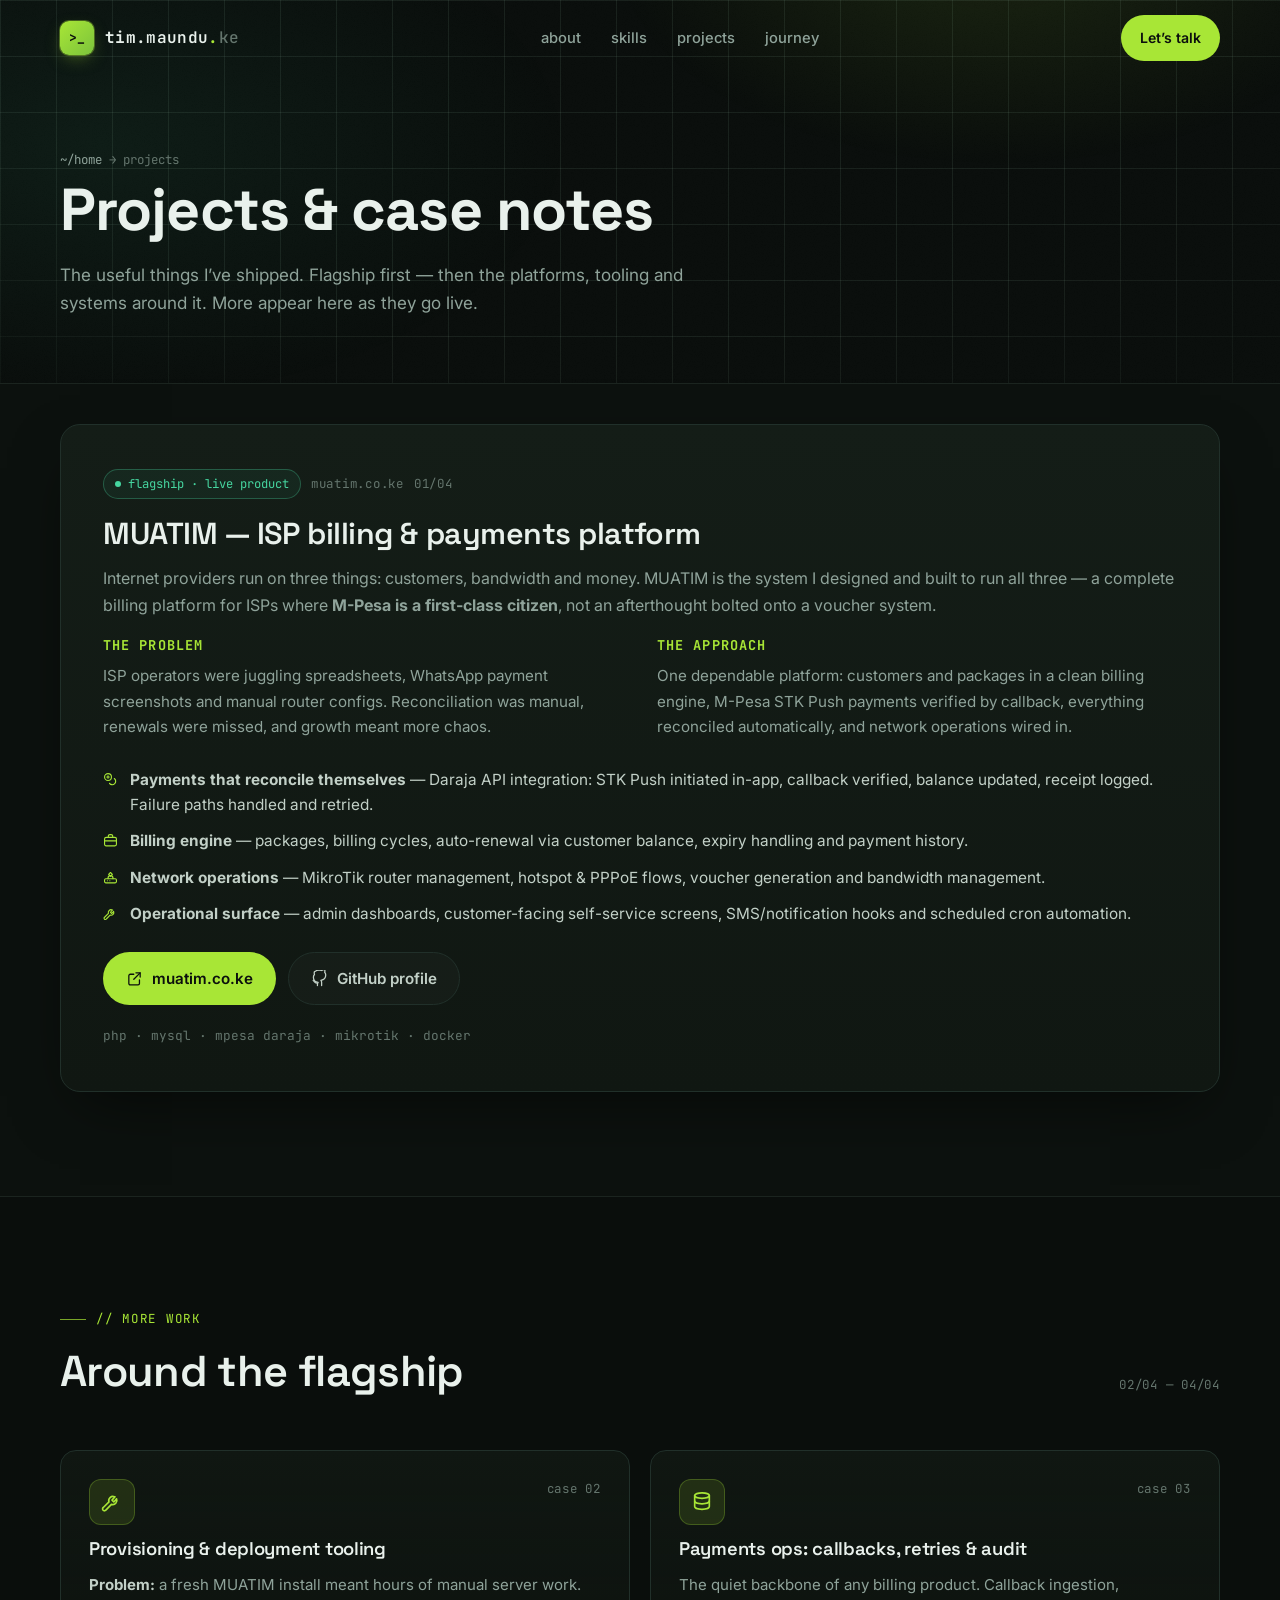
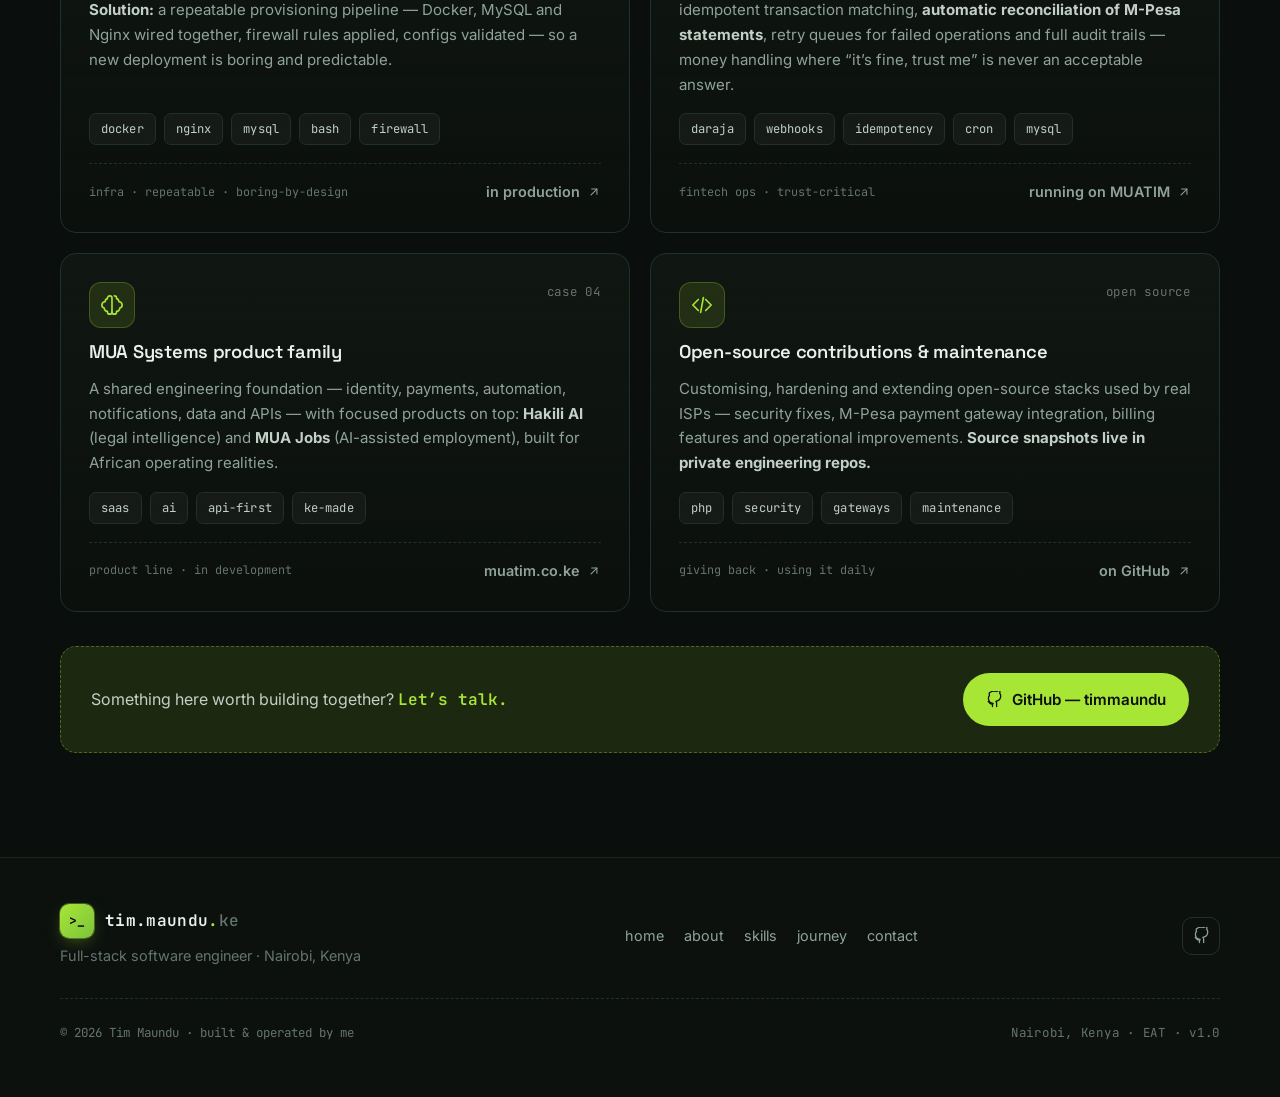
==== projects.html @ 3cd6622e "feat: publish Tim Maundu brand site" ====
<!DOCTYPE html>
<html lang="en">
<head>
  <meta charset="UTF-8">
  <meta name="viewport" content="width=device-width, initial-scale=1.0">
  <title>Projects — Tim Maundu</title>
  <meta name="description" content="Projects and case notes by Tim Maundu: MUATIM ISP billing platform with M-Pesa payments, provisioning tooling, MUA Systems product family and more.">
  <meta name="author" content="Tim Maundu">
  <meta name="theme-color" content="#0a0e0c">

  <meta property="og:type" content="website">
  <meta property="og:site_name" content="Tim Maundu">
  <meta property="og:title" content="Projects — Tim Maundu">
  <meta property="og:description" content="MUATIM ISP billing & M-Pesa platform, provisioning tooling and the MUA Systems product family.">
  <meta property="og:url" content="https://timmaundu.github.io/projects.html">
  <meta property="og:image" content="https://timmaundu.github.io/assets/og-image.png">
  <meta name="twitter:card" content="summary_large_image">
  <link rel="canonical" href="https://timmaundu.github.io/projects.html">

  <link rel="icon" type="image/png" href="assets/favicon.png">
  <link rel="apple-touch-icon" href="assets/apple-touch-icon.png">

  <link rel="preconnect" href="https://fonts.googleapis.com">
  <link rel="preconnect" href="https://fonts.gstatic.com" crossorigin>
  <link href="https://fonts.googleapis.com/css2?family=Inter:wght@400;500;600;700&family=JetBrains+Mono:ital,wght@0,400;0,500;0,600;1,400&family=Space+Grotesk:wght@500;600;700&display=swap" rel="stylesheet">

  <link rel="stylesheet" href="css/style.css">
  <script defer src="js/main.js"></script>
</head>
<body>

  <div class="bg-glow"></div>
  <div class="bg-grid"></div>
  <div class="bg-noise"></div>
  <div id="progress"></div>

  <!-- ============ NAV ============ -->
  <header class="nav scrolled" id="top">
    <div class="container nav-inner">
      <a class="logo" href="index.html" aria-label="Tim Maundu — home">
        <span class="logo-mark">&gt;_</span>
        <span>tim<b>.maundu</b><span class="dot">.</span><span class="k254">ke</span></span>
      </a>

      <nav class="nav-links" aria-label="Primary">
        <a href="index.html#about">about</a>
        <a href="index.html#skills">skills</a>
        <a href="index.html#projects">projects</a>
        <a href="index.html#journey">journey</a>
      </nav>

      <div class="nav-cta">
        <a class="btn btn-primary ghost-only" href="index.html#contact">Let&rsquo;s talk</a>
        <button class="burger" aria-label="Menu" aria-expanded="false">
          <span></span>
        </button>
      </div>
    </div>
  </header>

  <div class="mobile-menu" id="mmenu">
    <a href="index.html#about">about<span>01</span></a>
    <a href="index.html#skills">skills<span>02</span></a>
    <a href="index.html#projects">projects<span>03</span></a>
    <a href="index.html#journey">journey<span>04</span></a>
    <a href="index.html#contact">contact<span>05</span></a>
    <a class="btn btn-primary" href="https://github.com/timmaundu" target="_blank" rel="noopener">View GitHub ↗</a>
  </div>

  <!-- ============ PAGE HERO ============ -->
  <section class="page-hero">
    <div class="container reveal">
      <p class="breadcrumb"><a href="index.html">~/home</a> → projects</p>
      <h1>Projects &amp; case notes</h1>
      <p class="lead">
        The useful things I&rsquo;ve shipped. Flagship first — then the platforms,
        tooling and systems around it. More appear here as they go live.
      </p>
    </div>
  </section>

  <!-- ============ FLAGSHIP CASE ============ -->
  <section class="section section-alt" id="muatim" style="padding-top:40px">
    <div class="container">
      <div class="featured reveal">
        <div class="feat-inner" style="grid-template-columns:1fr">
          <div class="feat-copy" style="grid-column:1">
            <div class="feat-label">
              <span class="live-dot"><i></i> flagship · live product</span>
              <span class="mono-tag">muatim.co.ke</span>
              <span class="mono-tag">01/04</span>
            </div>
            <h3>MUATIM — ISP billing &amp; payments platform</h3>
            <p>
              Internet providers run on three things: customers, bandwidth and money.
              MUATIM is the system I designed and built to run all three — a complete
              billing platform for ISPs where <strong>M-Pesa is a first-class citizen</strong>,
              not an afterthought bolted onto a voucher system.
            </p>
            <div class="about-grid" style="grid-template-columns:1fr 1fr; gap:34px; margin:6px 0 8px">
              <div>
                <h4 style="margin-bottom:10px;color:var(--accent);font-family:var(--font-mono);font-size:.85rem;letter-spacing:.08em">THE PROBLEM</h4>
                <p style="font-size:.95rem">
                  ISP operators were juggling spreadsheets, WhatsApp payment screenshots
                  and manual router configs. Reconciliation was manual, renewals were
                  missed, and growth meant more chaos.
                </p>
              </div>
              <div>
                <h4 style="margin-bottom:10px;color:var(--accent);font-family:var(--font-mono);font-size:.85rem;letter-spacing:.08em">THE APPROACH</h4>
                <p style="font-size:.95rem">
                  One dependable platform: customers and packages in a clean billing
                  engine, M-Pesa STK Push payments verified by callback, everything
                  reconciled automatically, and network operations wired in.
                </p>
              </div>
            </div>
            <ul class="feat-list">
              <li><svg><use href="assets/icons.svg#i-coins"/></svg> <span><b>Payments that reconcile themselves</b> — Daraja API integration: STK Push initiated in-app, callback verified, balance updated, receipt logged. Failure paths handled and retried.</span></li>
              <li><svg><use href="assets/icons.svg#i-brief"/></svg> <span><b>Billing engine</b> — packages, billing cycles, auto-renewal via customer balance, expiry handling and payment history.</span></li>
              <li><svg><use href="assets/icons.svg#i-router"/></svg> <span><b>Network operations</b> — MikroTik router management, hotspot &amp; PPPoE flows, voucher generation and bandwidth management.</span></li>
              <li><svg><use href="assets/icons.svg#i-wrench"/></svg> <span><b>Operational surface</b> — admin dashboards, customer-facing self-service screens, SMS/notification hooks and scheduled cron automation.</span></li>
            </ul>
            <div class="feat-actions">
              <a class="btn btn-primary" href="https://muatim.co.ke" target="_blank" rel="noopener">
                <svg><use href="assets/icons.svg#i-ext"/></svg> muatim.co.ke
              </a>
              <a class="btn btn-ghost" href="https://github.com/timmaundu" target="_blank" rel="noopener">
                <svg><use href="assets/icons.svg#i-github"/></svg> GitHub profile
              </a>
            </div>
            <div class="feat-links">
              <span>php · mysql · mpesa daraja · mikrotik · docker</span>
            </div>
          </div>
        </div>
      </div>
    </div>
  </section>

  <!-- ============ OTHER WORK ============ -->
  <section class="section">
    <div class="container">
      <div class="section-head reveal">
        <div>
          <span class="eyebrow">// more work</span>
          <h2>Around the flagship</h2>
        </div>
        <span class="mono-tag">02/04 — 04/04</span>
      </div>

      <div class="cards-grid">
        <div class="card reveal">
          <div class="card-top">
            <span class="card-ico"><svg><use href="assets/icons.svg#i-wrench"/></svg></span>
            <span class="mono-tag">case 02</span>
          </div>
          <h3>Provisioning &amp; deployment tooling</h3>
          <p class="desc">
            <strong>Problem:</strong> a fresh MUATIM install meant hours of manual server
            work. <strong>Solution:</strong> a repeatable provisioning pipeline — Docker,
            MySQL and Nginx wired together, firewall rules applied, configs validated —
            so a new deployment is boring and predictable.
          </p>
          <div class="tag-row" style="margin:2px 0 4px">
            <span class="tag">docker</span><span class="tag">nginx</span><span class="tag">mysql</span><span class="tag">bash</span><span class="tag">firewall</span>
          </div>
          <div class="card-footer">
            <span class="stat">infra · repeatable · boring-by-design</span>
            <a class="card-link" href="https://muatim.co.ke" target="_blank" rel="noopener">in production <svg><use href="assets/icons.svg#i-arrow"/></svg></a>
          </div>
        </div>

        <div class="card reveal">
          <div class="card-top">
            <span class="card-ico"><svg><use href="assets/icons.svg#i-db"/></svg></span>
            <span class="mono-tag">case 03</span>
          </div>
          <h3>Payments ops: callbacks, retries &amp; audit</h3>
          <p class="desc">
            The quiet backbone of any billing product. Callback ingestion, idempotent
            transaction matching, <strong>automatic reconciliation of M-Pesa statements</strong>,
            retry queues for failed operations and full audit trails — money handling
            where “it&rsquo;s fine, trust me” is never an acceptable answer.
          </p>
          <div class="tag-row" style="margin:2px 0 4px">
            <span class="tag">daraja</span><span class="tag">webhooks</span><span class="tag">idempotency</span><span class="tag">cron</span><span class="tag">mysql</span>
          </div>
          <div class="card-footer">
            <span class="stat">fintech ops · trust-critical</span>
            <a class="card-link" href="https://muatim.co.ke" target="_blank" rel="noopener">running on MUATIM <svg><use href="assets/icons.svg#i-arrow"/></svg></a>
          </div>
        </div>

        <div class="card reveal">
          <div class="card-top">
            <span class="card-ico"><svg><use href="assets/icons.svg#i-brain"/></svg></span>
            <span class="mono-tag">case 04</span>
          </div>
          <h3>MUA Systems product family</h3>
          <p class="desc">
            A shared engineering foundation — identity, payments, automation,
            notifications, data and APIs — with focused products on top:
            <strong>Hakili AI</strong> (legal intelligence) and <strong>MUA Jobs</strong>
            (AI-assisted employment), built for African operating realities.
          </p>
          <div class="tag-row" style="margin:2px 0 4px">
            <span class="tag">saas</span><span class="tag">ai</span><span class="tag">api-first</span><span class="tag">ke-made</span>
          </div>
          <div class="card-footer">
            <span class="stat">product line · in development</span>
            <a class="card-link" href="https://muatim.co.ke" target="_blank" rel="noopener">muatim.co.ke <svg><use href="assets/icons.svg#i-arrow"/></svg></a>
          </div>
        </div>

        <div class="card reveal">
          <div class="card-top">
            <span class="card-ico"><svg><use href="assets/icons.svg#i-code"/></svg></span>
            <span class="mono-tag">open source</span>
          </div>
          <h3>Open-source contributions &amp; maintenance</h3>
          <p class="desc">
            Customising, hardening and extending open-source stacks used by real ISPs —
            security fixes, M-Pesa payment gateway integration, billing features and
            operational improvements. <strong>Source snapshots live in private engineering repos.</strong>
          </p>
          <div class="tag-row" style="margin:2px 0 4px">
            <span class="tag">php</span><span class="tag">security</span><span class="tag">gateways</span><span class="tag">maintenance</span>
          </div>
          <div class="card-footer">
            <span class="stat">giving back · using it daily</span>
            <a class="card-link" href="https://github.com/timmaundu" target="_blank" rel="noopener">on GitHub <svg><use href="assets/icons.svg#i-arrow"/></svg></a>
          </div>
        </div>
      </div>

      <div class="cta-band reveal">
        <p>Something here worth building together? <b>Let&rsquo;s talk.</b></p>
        <a class="btn btn-primary" href="https://github.com/timmaundu" target="_blank" rel="noopener">
          <svg><use href="assets/icons.svg#i-github"/></svg> GitHub — timmaundu
        </a>
      </div>
    </div>
  </section>

  <!-- ============ FOOTER ============ -->
  <footer>
    <div class="container">
      <div class="foot-grid">
        <div class="foot-left">
          <a class="logo" href="index.html">
            <span class="logo-mark">&gt;_</span>
            <span>tim<b>.maundu</b><span class="dot">.</span><span class="k254">ke</span></span>
          </a>
          <p>Full-stack software engineer · Nairobi, Kenya</p>
        </div>
        <nav class="foot-nav" aria-label="Footer">
          <a href="index.html">home</a>
          <a href="index.html#about">about</a>
          <a href="index.html#skills">skills</a>
          <a href="index.html#journey">journey</a>
          <a href="index.html#contact">contact</a>
        </nav>
        <div class="socials">
          <a href="https://github.com/timmaundu" target="_blank" rel="noopener" aria-label="GitHub">
            <svg><use href="assets/icons.svg#i-github"/></svg>
          </a>
        </div>
      </div>
      <div class="foot-bottom">
        <p>© <span class="year">2026</span> Tim Maundu · built &amp; operated by me</p>
        <p class="mono-tag" style="color:var(--faint);font-size:.78rem">Nairobi, Kenya · EAT · v1.0</p>
      </div>
    </div>
  </footer>

  <button id="toTop" aria-label="Back to top">
    <svg><use href="assets/icons.svg#i-up"/></svg>
  </button>
</body>
</html>
---- css/style.css ----
/* ============================================================
   TIM MAUNDU — personal brand site
   Dark, modern developer aesthetic.
   Palette: deep green-charcoal + lime signature (a nod to KE)
   Fonts: Space Grotesk / Inter / JetBrains Mono
   ============================================================ */

:root {
  /* surfaces */
  --bg: #0a0e0c;
  --bg-2: #0c110e;
  --surface: #101712;
  --surface-2: #141d17;
  --surface-3: #1a251e;
  --line: #21302a;
  --line-soft: rgba(161, 205, 178, 0.1);

  /* text */
  --text: #e9f1ec;
  --text-soft: #c2d0c7;
  --muted: #8fa39a;
  --faint: #64756d;

  /* brand */
  --accent: #a8e636;
  --accent-soft: rgba(168, 230, 54, 0.12);
  --accent-strong: #b9f74f;
  --mint: #46d6a0;
  --glow: rgba(168, 230, 54, 0.14);

  /* type */
  --font-display: "Space Grotesk", "Inter", system-ui, sans-serif;
  --font-body: "Inter", system-ui, -apple-system, "Segoe UI", sans-serif;
  --font-mono: "JetBrains Mono", ui-monospace, "Cascadia Code", Menlo, monospace;

  --radius: 16px;
  --radius-sm: 10px;
  --nav-h: 76px;
  --maxw: 1160px;

  --shadow-1: 0 10px 30px -12px rgba(0, 0, 0, 0.55);
  --shadow-2: 0 24px 60px -20px rgba(0, 0, 0, 0.6);
}

/* ---------- reset ---------- */
*, *::before, *::after { box-sizing: border-box; margin: 0; padding: 0; }

html {
  scroll-behavior: smooth;
  scroll-padding-top: calc(var(--nav-h) + 12px);
  -webkit-text-size-adjust: 100%;
}

@media (prefers-reduced-motion: reduce) {
  html { scroll-behavior: auto; }
  *, *::before, *::after {
    animation-duration: 0.001s !important;
    animation-iteration-count: 1 !important;
    transition-duration: 0.001s !important;
  }
}

body {
  font-family: var(--font-body);
  background: var(--bg);
  color: var(--text);
  line-height: 1.65;
  font-size: 1rem;
  -webkit-font-smoothing: antialiased;
  overflow-x: hidden;
}

img, svg { display: block; max-width: 100%; }
a { color: inherit; text-decoration: none; }
ul, ol { list-style: none; }
button { font: inherit; cursor: pointer; background: none; border: 0; color: inherit; }
::selection { background: var(--accent); color: #0a0e0c; }

:focus-visible {
  outline: 2px solid var(--accent);
  outline-offset: 3px;
  border-radius: 4px;
}

/* ---------- background atmosphere ---------- */
.bg-grid {
  position: fixed;
  inset: 0;
  z-index: -2;
  background-image:
    linear-gradient(var(--line-soft) 1px, transparent 1px),
    linear-gradient(90deg, var(--line-soft) 1px, transparent 1px);
  background-size: 56px 56px;
  mask-image: radial-gradient(ellipse 90% 70% at 50% 0%, #000 55%, transparent 100%);
  -webkit-mask-image: radial-gradient(ellipse 90% 70% at 50% 0%, #000 55%, transparent 100%);
  pointer-events: none;
}

.bg-glow {
  position: fixed;
  z-index: -3;
  inset: 0;
  pointer-events: none;
  background:
    radial-gradient(600px 340px at 78% -6%, rgba(168, 230, 54, 0.10), transparent 65%),
    radial-gradient(760px 420px at 8% 16%, rgba(70, 214, 160, 0.07), transparent 62%),
    radial-gradient(900px 500px at 55% 108%, rgba(168, 230, 54, 0.06), transparent 60%);
}

.bg-noise {
  position: fixed;
  inset: 0;
  z-index: -1;
  opacity: 0.5;
  pointer-events: none;
  background-image: url("data:image/svg+xml,%3Csvg xmlns='http://www.w3.org/2000/svg' width='140' height='140'%3E%3Cfilter id='n'%3E%3CfeTurbulence type='fractalNoise' baseFrequency='0.9' numOctaves='2'/%3E%3CfeColorMatrix type='saturate' values='0'/%3E%3CfeComponentTransfer%3E%3CfeFuncA type='linear' slope='0.035'/%3E%3C/feComponentTransfer%3E%3C/filter%3E%3Crect width='100%25' height='100%25' filter='url(%23n)'/%3E%3C/svg%3E");
}

/* ---------- scroll progress ---------- */
#progress {
  position: fixed;
  top: 0; left: 0;
  height: 2px;
  width: 0%;
  background: linear-gradient(90deg, var(--accent), var(--mint));
  z-index: 200;
}

/* ---------- container / type helpers ---------- */
.container { width: min(var(--maxw), calc(100% - 48px)); margin-inline: auto; }

.eyebrow {
  display: inline-flex;
  align-items: center;
  gap: 10px;
  font-family: var(--font-mono);
  font-size: 0.78rem;
  letter-spacing: 0.14em;
  text-transform: uppercase;
  color: var(--accent);
  margin-bottom: 18px;
}
.eyebrow::before {
  content: "";
  width: 26px; height: 1px;
  background: var(--accent);
  opacity: 0.7;
}

.section { padding: 104px 0; position: relative; }
.section-alt { background: var(--bg-2); border-block: 1px solid var(--line-soft); }

h1, h2, h3, h4 { font-family: var(--font-display); line-height: 1.12; letter-spacing: -0.015em; }
h2 { font-size: clamp(1.9rem, 3.4vw, 2.7rem); font-weight: 600; }
h3 { font-size: 1.22rem; font-weight: 600; }

.lead { color: var(--muted); font-size: 1.07rem; max-width: 62ch; }

.section-head { display: grid; grid-template-columns: 1fr auto; align-items: end; gap: 22px; margin-bottom: 54px; }
.section-head p { margin-top: 14px; }
.mono-tag {
  font-family: var(--font-mono);
  font-size: 0.78rem;
  color: var(--faint);
  letter-spacing: 0.06em;
}

/* ---------- buttons & links ---------- */
.btn {
  display: inline-flex;
  align-items: center;
  gap: 9px;
  padding: 13px 22px;
  border-radius: 999px;
  font-weight: 600;
  font-size: 0.95rem;
  border: 1px solid transparent;
  transition: transform 0.18s ease, box-shadow 0.18s ease, background 0.18s ease, border-color 0.18s ease;
  white-space: nowrap;
}
.btn svg { width: 17px; height: 17px; }
.btn-primary { background: var(--accent); color: #0b0f0d; }
.btn-primary:hover { background: var(--accent-strong); box-shadow: 0 8px 26px -8px rgba(168, 230, 54, 0.55); transform: translateY(-2px); }
.btn-ghost { border-color: var(--line); color: var(--text-soft); background: rgba(255,255,255,0.02); }
.btn-ghost:hover { border-color: var(--accent); color: var(--accent); transform: translateY(-2px); }

.link-arrow {
  display: inline-flex; align-items: center; gap: 7px;
  font-weight: 600; color: var(--accent); font-size: 0.95rem;
}
.link-arrow svg { width: 16px; height: 16px; transition: transform 0.2s ease; }
.link-arrow:hover svg { transform: translate(3px, -3px); }

.text-link { color: var(--accent); border-bottom: 1px solid rgba(168,230,54,0.35); transition: border-color .2s; }
.text-link:hover { border-color: var(--accent); }

/* ---------- header / nav ---------- */
.nav {
  position: fixed;
  top: 0; left: 0; right: 0;
  z-index: 100;
  transition: background 0.25s ease, border-color 0.25s ease, backdrop-filter 0.25s ease;
  border-bottom: 1px solid transparent;
}
.nav.scrolled {
  background: rgba(10, 14, 12, 0.78);
  backdrop-filter: blur(14px);
  -webkit-backdrop-filter: blur(14px);
  border-bottom-color: var(--line-soft);
}
.nav-inner {
  height: var(--nav-h);
  display: flex;
  align-items: center;
  justify-content: space-between;
  gap: 18px;
}

.logo { display: inline-flex; align-items: center; gap: 11px; font-family: var(--font-mono); font-weight: 700; letter-spacing: 0.02em; }
.logo-mark {
  width: 34px; height: 34px;
  display: grid; place-items: center;
  background: linear-gradient(135deg, var(--accent), #7cc33c);
  color: #0a0e0c;
  border-radius: 9px;
  font-size: 0.82rem;
  box-shadow: 0 0 0 1px rgba(168,230,54,0.35), 0 6px 18px -6px rgba(168,230,54,0.5);
}
.logo b { font-weight: 600; color: var(--text); }
.logo .dot { color: var(--accent); }
.logo .k254 { color: var(--faint); font-weight: 500; }

.nav-links { display: flex; align-items: center; gap: 4px; }
.nav-links a {
  font-size: 0.92rem;
  color: var(--muted);
  padding: 8px 13px;
  border-radius: 8px;
  transition: color 0.18s ease, background 0.18s ease;
  font-weight: 500;
}
.nav-links a:hover { color: var(--text); background: rgba(255,255,255,0.04); }
.nav-links a.active { color: var(--accent); }
.nav-cta { display: flex; align-items: center; gap: 14px; }
.nav-cta .btn { padding: 10px 18px; font-size: 0.88rem; }

.burger { display: none; width: 42px; height: 42px; border-radius: 10px; border: 1px solid var(--line); place-items: center; }
.burger span, .burger span::before, .burger span::after {
  content: ""; display: block; width: 18px; height: 2px; background: var(--text);
  position: relative; transition: all 0.25s ease;
}
.burger span::before { position: absolute; top: -6px; }
.burger span::after { position: absolute; top: 6px; }
.burger.open span { background: transparent; }
.burger.open span::before { top: 0; transform: rotate(45deg); }
.burger.open span::after { top: 0; transform: rotate(-45deg); }

/* mobile menu */
.mobile-menu {
  position: fixed;
  inset: var(--nav-h) 0 auto 0;
  z-index: 99;
  background: rgba(10,14,12,0.97);
  backdrop-filter: blur(16px);
  border-bottom: 1px solid var(--line-soft);
  padding: 18px 24px 26px;
  display: none;
  flex-direction: column;
  gap: 4px;
}
.mobile-menu a {
  padding: 13px 10px;
  font-weight: 600;
  border-radius: 10px;
  color: var(--text-soft);
  border-bottom: 1px solid var(--line-soft);
  display: flex; justify-content: space-between; align-items: center;
}
.mobile-menu a:last-of-type { border-bottom: 0; }
.mobile-menu a.active { color: var(--accent); }
.mobile-menu .btn { margin-top: 14px; justify-content: center; }
.mobile-menu.show { display: flex; }

/* ---------- hero ---------- */
.hero { padding: calc(var(--nav-h) + 92px) 0 90px; position: relative; }
.hero-grid { display: grid; grid-template-columns: 1.06fr 0.94fr; gap: 64px; align-items: center; }

.status-chip {
  display: inline-flex; align-items: center; gap: 9px;
  font-family: var(--font-mono); font-size: 0.78rem;
  color: var(--mint);
  border: 1px solid rgba(70,214,160,0.3);
  background: rgba(70,214,160,0.07);
  padding: 7px 14px;
  border-radius: 999px;
  margin-bottom: 26px;
  letter-spacing: 0.04em;
}
.status-chip .pulse { width: 7px; height: 7px; border-radius: 50%; background: var(--mint); animation: pulse 1.8s ease-out infinite; }
@keyframes pulse {
  0% { box-shadow: 0 0 0 0 rgba(70,214,160,0.55); }
  70% { box-shadow: 0 0 0 9px rgba(70,214,160,0); }
  100% { box-shadow: 0 0 0 0 rgba(70,214,160,0); }
}

.hero h1 {
  font-size: clamp(2.9rem, 6.4vw, 5rem);
  font-weight: 700;
  letter-spacing: -0.03em;
  line-height: 1.02;
}
.hero h1 .accent-line { display: block; color: transparent; -webkit-text-stroke: 1.5px rgba(168,230,54,0.85); }

.role-line {
  margin-top: 20px;
  min-height: 2.2em;
  font-family: var(--font-mono);
  font-size: clamp(1.02rem, 1.9vw, 1.28rem);
  color: var(--text-soft);
  display: flex; align-items: center; gap: 10px;
}
.role-line .prompt { color: var(--accent); }
.typed { color: var(--text); }
.caret { display: inline-block; width: 9px; height: 1.25em; background: var(--accent); margin-left: 3px; vertical-align: text-bottom; animation: blink 1s steps(1) infinite; }
@keyframes blink { 50% { opacity: 0; } }

.hero .intro { margin-top: 24px; color: var(--muted); font-size: 1.08rem; max-width: 54ch; }
.hero .intro strong { color: var(--text-soft); font-weight: 600; }

.hero-actions { display: flex; flex-wrap: wrap; gap: 14px; margin-top: 34px; }

.hero-meta { margin-top: 44px; display: flex; flex-wrap: wrap; gap: 0; border-top: 1px dashed var(--line); padding-top: 22px; max-width: 560px; }
.hero-meta li { display: flex; align-items: center; gap: 10px; font-size: 0.9rem; color: var(--muted); margin-right: 26px; }
.hero-meta svg { width: 16px; height: 16px; color: var(--accent); flex: none; }
.hero-meta b { color: var(--text-soft); font-weight: 600; }

/* terminal card */
.terminal-wrap { position: relative; }
.terminal {
  background: linear-gradient(180deg, var(--surface), #0d120f);
  border: 1px solid var(--line);
  border-radius: var(--radius);
  box-shadow: var(--shadow-2), 0 0 0 1px rgba(168,230,54,0.04);
  overflow: hidden;
  font-family: var(--font-mono);
  font-size: 0.86rem;
  line-height: 1.9;
}
.terminal-bar {
  display: flex; align-items: center; gap: 8px;
  padding: 13px 16px;
  background: var(--surface-2);
  border-bottom: 1px solid var(--line);
}
.terminal-bar i { width: 11px; height: 11px; border-radius: 50%; display: block; }
.terminal-bar i:nth-child(1) { background: #ff5f57; }
.terminal-bar i:nth-child(2) { background: #febc2e; }
.terminal-bar i:nth-child(3) { background: #28c840; }
.terminal-bar .t-title { margin-left: 10px; font-size: 0.74rem; color: var(--faint); }
.terminal-body { padding: 20px 22px 24px; overflow-x: auto; }
.t-line { white-space: nowrap; color: var(--text-soft); }
.t-line .c { color: var(--muted); }
.t-prompt { color: var(--accent); }
.t-path { color: var(--mint); }
.t-ok { color: var(--accent); }
.t-dim { color: var(--faint); }
.t-out { color: var(--text-soft); }
.t-line .hl { color: var(--accent); font-weight: 500; }
.tbl { display: table; border-collapse: collapse; }
.tbl > div { display: table-row; }
.tbl > div > span { display: table-cell; padding-right: 22px; }

.terminal-float {
  position: absolute;
  font-family: var(--font-mono);
  font-size: 0.74rem;
  padding: 10px 14px;
  border-radius: 12px;
  border: 1px solid var(--line);
  background: rgba(16, 23, 18, 0.92);
  backdrop-filter: blur(8px);
  box-shadow: var(--shadow-1);
  display: flex; align-items: center; gap: 8px;
  color: var(--text-soft);
}
.terminal-float .ico { width: 8px; height: 8px; border-radius: 3px; }
.terminal-float.f1 { top: -22px; right: -14px; animation: bob 5s ease-in-out infinite; }
.terminal-float.f1 .ico { background: var(--mint); box-shadow: 0 0 8px rgba(70,214,160,0.8); }
.terminal-float.f2 { bottom: 34px; left: -26px; animation: bob 6s 0.9s ease-in-out infinite; }
.terminal-float.f2 .ico { background: var(--accent); box-shadow: 0 0 8px rgba(168,230,54,0.8); }
@keyframes bob { 0%,100% { transform: translateY(0); } 50% { transform: translateY(-9px); } }

/* scroll cue */
.scroll-cue {
  margin-top: 78px;
  display: inline-flex; align-items: center; gap: 12px;
  color: var(--faint);
  font-family: var(--font-mono);
  font-size: 0.76rem;
  letter-spacing: 0.16em;
  text-transform: uppercase;
}
.scroll-cue .line { width: 1px; height: 44px; background: linear-gradient(180deg, var(--accent), transparent); display: block; }
.scroll-cue:hover { color: var(--muted); }

/* ---------- marquee ---------- */
.marquee {
  border-block: 1px solid var(--line-soft);
  background: rgba(16, 23, 18, 0.55);
  overflow: hidden;
  padding: 18px 0;
  -webkit-mask-image: linear-gradient(90deg, transparent, #000 8%, #000 92%, transparent);
  mask-image: linear-gradient(90deg, transparent, #000 8%, #000 92%, transparent);
}
.marquee-track { display: flex; gap: 56px; width: max-content; animation: scroll-x 30s linear infinite; }
.marquee:hover .marquee-track { animation-play-state: paused; }
.marquee span {
  font-family: var(--font-mono);
  font-size: 0.92rem;
  color: var(--muted);
  letter-spacing: 0.05em;
  white-space: nowrap;
  display: flex; align-items: center; gap: 56px;
}
.marquee span::after { content: "◆"; color: var(--accent); font-size: 0.6rem; opacity: 0.8; }
@keyframes scroll-x { to { transform: translateX(-50%); } }

/* ---------- about ---------- */
.about-grid { display: grid; grid-template-columns: 1.04fr 0.96fr; gap: 60px; align-items: start; }
.about-copy p { color: var(--muted); margin-bottom: 18px; }
.about-copy p strong { color: var(--text-soft); font-weight: 600; }
.blockquote {
  border-left: 2px solid var(--accent);
  padding: 6px 0 6px 20px;
  font-family: var(--font-display);
  font-size: 1.12rem;
  color: var(--text-soft);
  margin: 26px 0 8px;
  font-style: italic;
}
.blockquote cite { display: block; font-style: normal; font-family: var(--font-mono); font-size: 0.78rem; color: var(--faint); margin-top: 10px; }

.fact-card {
  border: 1px solid var(--line);
  background: linear-gradient(180deg, var(--surface), rgba(16,23,18,0.4));
  border-radius: var(--radius);
  padding: 30px 28px;
  box-shadow: var(--shadow-1);
}
.fact-card h3 { font-size: 1.05rem; margin-bottom: 18px; display: flex; align-items: center; gap: 10px; }
.fact-card h3 svg { width: 18px; height: 18px; color: var(--accent); }
.facts { display: grid; gap: 14px; }
.facts li {
  display: flex; justify-content: space-between; gap: 16px;
  padding: 11px 2px;
  border-bottom: 1px dashed var(--line);
  font-size: 0.94rem;
}
.facts li:last-child { border-bottom: 0; }
.facts .k { color: var(--faint); font-family: var(--font-mono); font-size: 0.82rem; letter-spacing: 0.05em; }
.facts .v { color: var(--text-soft); text-align: right; }

/* now-strip */
.now-strip { display: flex; align-items: center; justify-content: space-between; gap: 30px; flex-wrap: wrap; }
.now-strip p { color: var(--muted); }
.now-strip .chip-row { display: flex; gap: 10px; flex-wrap: wrap; }
.chip {
  font-family: var(--font-mono);
  font-size: 0.8rem;
  color: var(--text-soft);
  background: var(--surface-2);
  border: 1px solid var(--line);
  padding: 8px 14px;
  border-radius: 999px;
  letter-spacing: 0.02em;
}
.chip.accent { color: var(--accent); border-color: rgba(168,230,54,0.35); background: var(--accent-soft); }

/* ---------- skills ---------- */
.skills-grid { display: grid; grid-template-columns: repeat(3, 1fr); gap: 18px; }
.skill-card {
  background: linear-gradient(180deg, var(--surface), rgba(14,19,16,0.5));
  border: 1px solid var(--line);
  border-radius: var(--radius);
  padding: 26px 24px;
  transition: transform 0.2s ease, border-color 0.2s ease;
  position: relative;
  overflow: hidden;
}
.skill-card::before {
  content: ""; position: absolute; inset: 0;
  background: radial-gradient(240px 120px at 90% -10%, var(--glow), transparent 70%);
  opacity: 0; transition: opacity 0.25s ease;
}
.skill-card:hover { transform: translateY(-4px); border-color: rgba(168,230,54,0.4); }
.skill-card:hover::before { opacity: 1; }
.skill-card .sc-head { display: flex; align-items: center; gap: 12px; margin-bottom: 16px; position: relative; }
.skill-card .sc-ico {
  width: 38px; height: 38px; border-radius: 10px;
  background: var(--accent-soft);
  border: 1px solid rgba(168,230,54,0.25);
  display: grid; place-items: center;
  color: var(--accent);
}
.skill-card .sc-ico svg { width: 19px; height: 19px; }
.skill-card h3 { font-size: 1.02rem; }
.skill-card .sc-num { margin-left: auto; font-family: var(--font-mono); font-size: 0.72rem; color: var(--faint); }
.tag-row { display: flex; flex-wrap: wrap; gap: 8px; position: relative; }
.tag {
  font-family: var(--font-mono);
  font-size: 0.76rem;
  color: var(--text-soft);
  background: rgba(255,255,255,0.035);
  border: 1px solid var(--line);
  padding: 5px 11px;
  border-radius: 7px;
  letter-spacing: 0.01em;
  transition: border-color .18s, color .18s;
}
.skill-card:hover .tag { border-color: rgba(168,230,54,0.22); }
.tag.solid { color: var(--accent); border-color: rgba(168,230,54,0.3); background: var(--accent-soft); }

/* ---------- featured project ---------- */
.featured {
  background: linear-gradient(180deg, var(--surface-2), var(--surface));
  border: 1px solid var(--line);
  border-radius: 20px;
  overflow: hidden;
  box-shadow: var(--shadow-2);
}
.feat-inner { display: grid; grid-template-columns: 1fr 1fr; }
.feat-copy { padding: 44px 42px; }
.feat-copy .feat-label { display: flex; align-items: center; gap: 10px; flex-wrap: wrap; margin-bottom: 18px; }
.live-dot { display: inline-flex; align-items: center; gap: 7px; font-family: var(--font-mono); font-size: 0.76rem; color: var(--mint); border: 1px solid rgba(70,214,160,0.3); padding: 4px 11px; border-radius: 999px; background: rgba(70,214,160,0.06); }
.live-dot i { width: 6px; height: 6px; border-radius: 50%; background: var(--mint); }
.feat-copy h3 { font-size: clamp(1.5rem, 2.4vw, 1.9rem); margin-bottom: 14px; }
.feat-copy p { color: var(--muted); margin-bottom: 20px; }
.feat-list { display: grid; gap: 11px; margin: 4px 0 26px; }
.feat-list li { display: flex; gap: 12px; color: var(--text-soft); font-size: 0.96rem; align-items: baseline; }
.feat-list svg { width: 15px; height: 15px; color: var(--accent); flex: none; transform: translateY(2px); }
.feat-actions { display: flex; gap: 12px; flex-wrap: wrap; }
.feat-links { display: flex; gap: 18px; margin-top: 20px; font-family: var(--font-mono); font-size: 0.8rem; color: var(--faint); flex-wrap: wrap; }

.feat-visual {
  background:
    radial-gradient(420px 260px at 80% 0%, rgba(168,230,54,0.08), transparent 70%),
    linear-gradient(160deg, #0e1410, #0b100d);
  border-left: 1px solid var(--line-soft);
  padding: 44px 42px;
  display: flex; flex-direction: column; gap: 20px;
  justify-content: center;
}
.dash-mock { border: 1px solid var(--line); border-radius: 14px; background: rgba(9,13,11,0.8); overflow: hidden; box-shadow: var(--shadow-1); }
.dash-top { display: flex; align-items: center; justify-content: space-between; padding: 12px 16px; border-bottom: 1px solid var(--line); font-family: var(--font-mono); font-size: 0.72rem; color: var(--faint); }
.dash-top .dots i { display: inline-block; width: 7px; height: 7px; border-radius: 50%; background: var(--line); margin-left: 5px; }
.dash-top .dots i:first-child { background: var(--accent); }
.dash-body { padding: 18px; display: grid; gap: 14px; }
.dash-row { display: grid; grid-template-columns: 1fr auto; gap: 12px; align-items: center; font-size: 0.74rem; font-family: var(--font-mono); }
.dash-row .lbl { color: var(--faint); }
.dash-row .amt { color: var(--text-soft); }
.dash-row .amt.ok { color: var(--accent); }
.dash-bar { height: 7px; background: var(--surface-3); border-radius: 99px; overflow: hidden; }
.dash-bar i { display: block; height: 100%; border-radius: 99px; background: linear-gradient(90deg, #7cc33c, var(--accent)); }
.kpis { display: grid; grid-template-columns: repeat(3, 1fr); gap: 12px; }
.kpi { border: 1px solid var(--line); background: rgba(9,13,11,0.8); border-radius: 12px; padding: 13px 15px; }
.kpi b { display: block; font-family: var(--font-mono); font-size: 1.05rem; color: var(--accent); font-weight: 600; letter-spacing: -0.02em; }
.kpi span { font-size: 0.7rem; color: var(--faint); font-family: var(--font-mono); }

/* ---------- project cards ---------- */
.cards-grid { display: grid; grid-template-columns: repeat(2, 1fr); gap: 20px; }
.card {
  background: linear-gradient(180deg, var(--surface), rgba(14,19,16,0.4));
  border: 1px solid var(--line);
  border-radius: var(--radius);
  padding: 28px;
  display: flex;
  flex-direction: column;
  gap: 14px;
  position: relative;
  overflow: hidden;
  transition: transform 0.2s ease, border-color 0.2s ease;
}
.card::after {
  content: "";
  position: absolute; inset: 0 0 auto 0; height: 2px;
  background: linear-gradient(90deg, transparent, var(--accent), transparent);
  opacity: 0; transition: opacity 0.25s ease;
}
.card:hover { transform: translateY(-5px); border-color: rgba(168,230,54,0.35); }
.card:hover::after { opacity: 0.9; }
.card-top { display: flex; align-items: flex-start; justify-content: space-between; gap: 12px; }
.card-ico { width: 46px; height: 46px; border-radius: 12px; background: var(--accent-soft); border: 1px solid rgba(168,230,54,0.25); display: grid; place-items: center; color: var(--accent); flex: none; }
.card-ico svg { width: 22px; height: 22px; }
.card h3 { font-size: 1.15rem; }
.card .desc { color: var(--muted); font-size: 0.94rem; flex: 1; }
.card .desc strong { color: var(--text-soft); }
.card-footer { display: flex; justify-content: space-between; align-items: center; gap: 12px; border-top: 1px dashed var(--line); padding-top: 16px; }
.card .stat { font-family: var(--font-mono); font-size: 0.74rem; color: var(--faint); }
.card-link { color: var(--muted); display: inline-flex; align-items: center; gap: 7px; font-size: 0.9rem; font-weight: 600; transition: color 0.2s; }
.card-link:hover { color: var(--accent); }
.card-link svg { width: 14px; height: 14px; }

/* more-cta band */
.cta-band {
  margin-top: 34px;
  border: 1px dashed rgba(168,230,54,0.35);
  background: var(--accent-soft);
  border-radius: var(--radius);
  padding: 26px 30px;
  display: flex; align-items: center; justify-content: space-between; gap: 20px; flex-wrap: wrap;
}
.cta-band p { color: var(--text-soft); }
.cta-band p b { color: var(--accent); font-family: var(--font-mono); font-weight: 600; }

/* ---------- journey ---------- */
.journey { position: relative; }
.journey-line { display: grid; gap: 0; position: relative; margin-left: 12px; }
.journey-item { display: grid; grid-template-columns: 130px 1fr; gap: 36px; padding-bottom: 46px; position: relative; }
.journey-item:last-child { padding-bottom: 4px; }
.journey-item::before {
  content: ""; position: absolute;
  left: -12px; top: 8px; bottom: -4px;
  width: 1px; background: linear-gradient(180deg, var(--accent), var(--line) 30%);
}
.journey-item:last-child::before { display: none; }
.journey-item::after {
  content: ""; position: absolute;
  left: -16px; top: 4px;
  width: 9px; height: 9px; border-radius: 50%;
  background: var(--bg);
  border: 2px solid var(--accent);
  box-shadow: 0 0 0 4px rgba(168,230,54,0.12);
}
.j-date { font-family: var(--font-mono); font-size: 0.85rem; color: var(--accent); letter-spacing: 0.03em; padding-top: 3px; }
.j-body h3 { font-size: 1.13rem; margin-bottom: 8px; }
.j-body p { color: var(--muted); font-size: 0.96rem; max-width: 68ch; }
.j-body p b { color: var(--text-soft); }
.j-tags { display: flex; flex-wrap: wrap; gap: 8px; margin-top: 13px; }

/* ---------- contact ---------- */
.contact-card {
  position: relative;
  border-radius: 24px;
  padding: 72px 56px;
  text-align: center;
  overflow: hidden;
  background:
    radial-gradient(600px 300px at 50% -20%, rgba(168,230,54,0.16), transparent 70%),
    linear-gradient(180deg, var(--surface-2), var(--surface));
  border: 1px solid var(--line);
}
.contact-card::before {
  content: ""; position: absolute; inset: 0;
  background-image:
    linear-gradient(var(--line-soft) 1px, transparent 1px),
    linear-gradient(90deg, var(--line-soft) 1px, transparent 1px);
  background-size: 44px 44px;
  opacity: 0.5;
  pointer-events: none;
}
.contact-card > * { position: relative; }
.contact-card h2 { font-size: clamp(2rem, 4vw, 3rem); margin-bottom: 16px; }
.contact-card h2 .grn { color: var(--accent); }
.contact-card p { color: var(--muted); max-width: 52ch; margin: 0 auto 34px; font-size: 1.06rem; }
.contact-actions { display: flex; gap: 14px; justify-content: center; flex-wrap: wrap; margin-bottom: 34px; }
.contact-note { font-family: var(--font-mono); font-size: 0.82rem; color: var(--faint); }
.contact-note a { color: var(--accent); }
.open-tags { display: flex; gap: 10px; justify-content: center; flex-wrap: wrap; margin-top: 26px; }

/* ---------- footer ---------- */
footer { border-top: 1px solid var(--line-soft); padding: 46px 0 54px; background: var(--bg-2); }
.foot-grid { display: flex; justify-content: space-between; align-items: center; gap: 28px; flex-wrap: wrap; }
.foot-left p { color: var(--faint); font-size: 0.9rem; margin-top: 6px; }
.foot-nav { display: flex; gap: 20px; flex-wrap: wrap; }
.foot-nav a { color: var(--muted); font-size: 0.9rem; transition: color 0.2s; }
.foot-nav a:hover { color: var(--accent); }
.foot-bottom { display: flex; justify-content: space-between; align-items: center; gap: 14px; margin-top: 30px; padding-top: 24px; border-top: 1px dashed var(--line); flex-wrap: wrap; }
.foot-bottom p { font-family: var(--font-mono); font-size: 0.78rem; color: var(--faint); }
.socials { display: flex; gap: 10px; }
.socials a {
  width: 38px; height: 38px; border-radius: 10px;
  border: 1px solid var(--line);
  display: grid; place-items: center;
  color: var(--muted);
  transition: all 0.2s ease;
}
.socials a:hover { color: var(--accent); border-color: rgba(168,230,54,0.5); transform: translateY(-3px); box-shadow: 0 8px 18px -8px rgba(168,230,54,0.4); }
.socials svg { width: 17px; height: 17px; }

/* back to top */
#toTop {
  position: fixed;
  right: 22px; bottom: 22px;
  width: 44px; height: 44px;
  border-radius: 12px;
  border: 1px solid var(--line);
  background: rgba(16,23,18,0.9);
  backdrop-filter: blur(8px);
  color: var(--accent);
  display: grid; place-items: center;
  opacity: 0; pointer-events: none;
  transform: translateY(10px);
  transition: all 0.25s ease;
  z-index: 90;
}
#toTop.show { opacity: 1; pointer-events: auto; transform: translateY(0); }
#toTop:hover { border-color: rgba(168,230,54,0.5); }
#toTop svg { width: 18px; height: 18px; }

/* ---------- reveal on scroll ---------- */
.reveal { opacity: 0; transform: translateY(24px); transition: opacity 0.7s cubic-bezier(0.2, 0.7, 0.2, 1), transform 0.7s cubic-bezier(0.2, 0.7, 0.2, 1); }
.reveal.in { opacity: 1; transform: none; }
@media (prefers-reduced-motion: reduce) { .reveal { opacity: 1; transform: none; } }

/* ---------- projects page hero ---------- */
.page-hero { padding: calc(var(--nav-h) + 74px) 0 66px; }
.page-hero h1 { font-size: clamp(2.4rem, 5vw, 3.7rem); margin: 6px 0 18px; }
.breadcrumb { font-family: var(--font-mono); font-size: 0.78rem; color: var(--faint); }
.breadcrumb a { color: var(--muted); }
.breadcrumb a:hover { color: var(--accent); }

/* ---------- 404 ---------- */
.err { min-height: 70vh; display: grid; place-items: center; text-align: center; padding: 140px 0 80px; }
.err h1 { font-size: clamp(4rem, 12vw, 8rem); font-weight: 700; color: transparent; -webkit-text-stroke: 1.6px rgba(168,230,54,0.75); line-height: 1; }
.err .code-line { font-family: var(--font-mono); color: var(--muted); margin: 18px 0 30px; }
.err .code-line b { color: var(--accent); }

/* ============ responsive ============ */
@media (max-width: 1060px) {
  .hero-grid, .about-grid, .feat-inner { grid-template-columns: 1fr; }
  .hero { padding-top: calc(var(--nav-h) + 60px); }
  .terminal-wrap { max-width: 640px; }
  .skills-grid { grid-template-columns: repeat(2, 1fr); }
  .feat-visual { border-left: 0; border-top: 1px solid var(--line-soft); }
}

@media (max-width: 860px) {
  .nav-links, .nav-cta .btn.ghost-only { display: none; }
  .burger { display: grid; }
  .section { padding: 80px 0; }
  .section-head { grid-template-columns: 1fr; }
  .cards-grid { grid-template-columns: 1fr; }
  .terminal-float.f2 { left: -8px; }
  .terminal-float.f1 { right: -6px; }
}

@media (max-width: 620px) {
  .container { width: min(var(--maxw), calc(100% - 34px)); }
  .hero-meta li { margin-bottom: 10px; }
  .journey-item { grid-template-columns: 1fr; gap: 6px; padding-bottom: 40px; }
  .skills-grid { grid-template-columns: 1fr; }
  .contact-card { padding: 54px 22px; }
  .feat-copy { padding: 32px 24px; }
  .feat-visual { padding: 30px 22px; }
  .kpis { grid-template-columns: 1fr 1fr 1fr; gap: 8px; }
  .kpi { padding: 10px; }
  .card { padding: 22px; }
  .fact-card { padding: 24px 20px; }
  .cta-band { padding: 22px; }
}
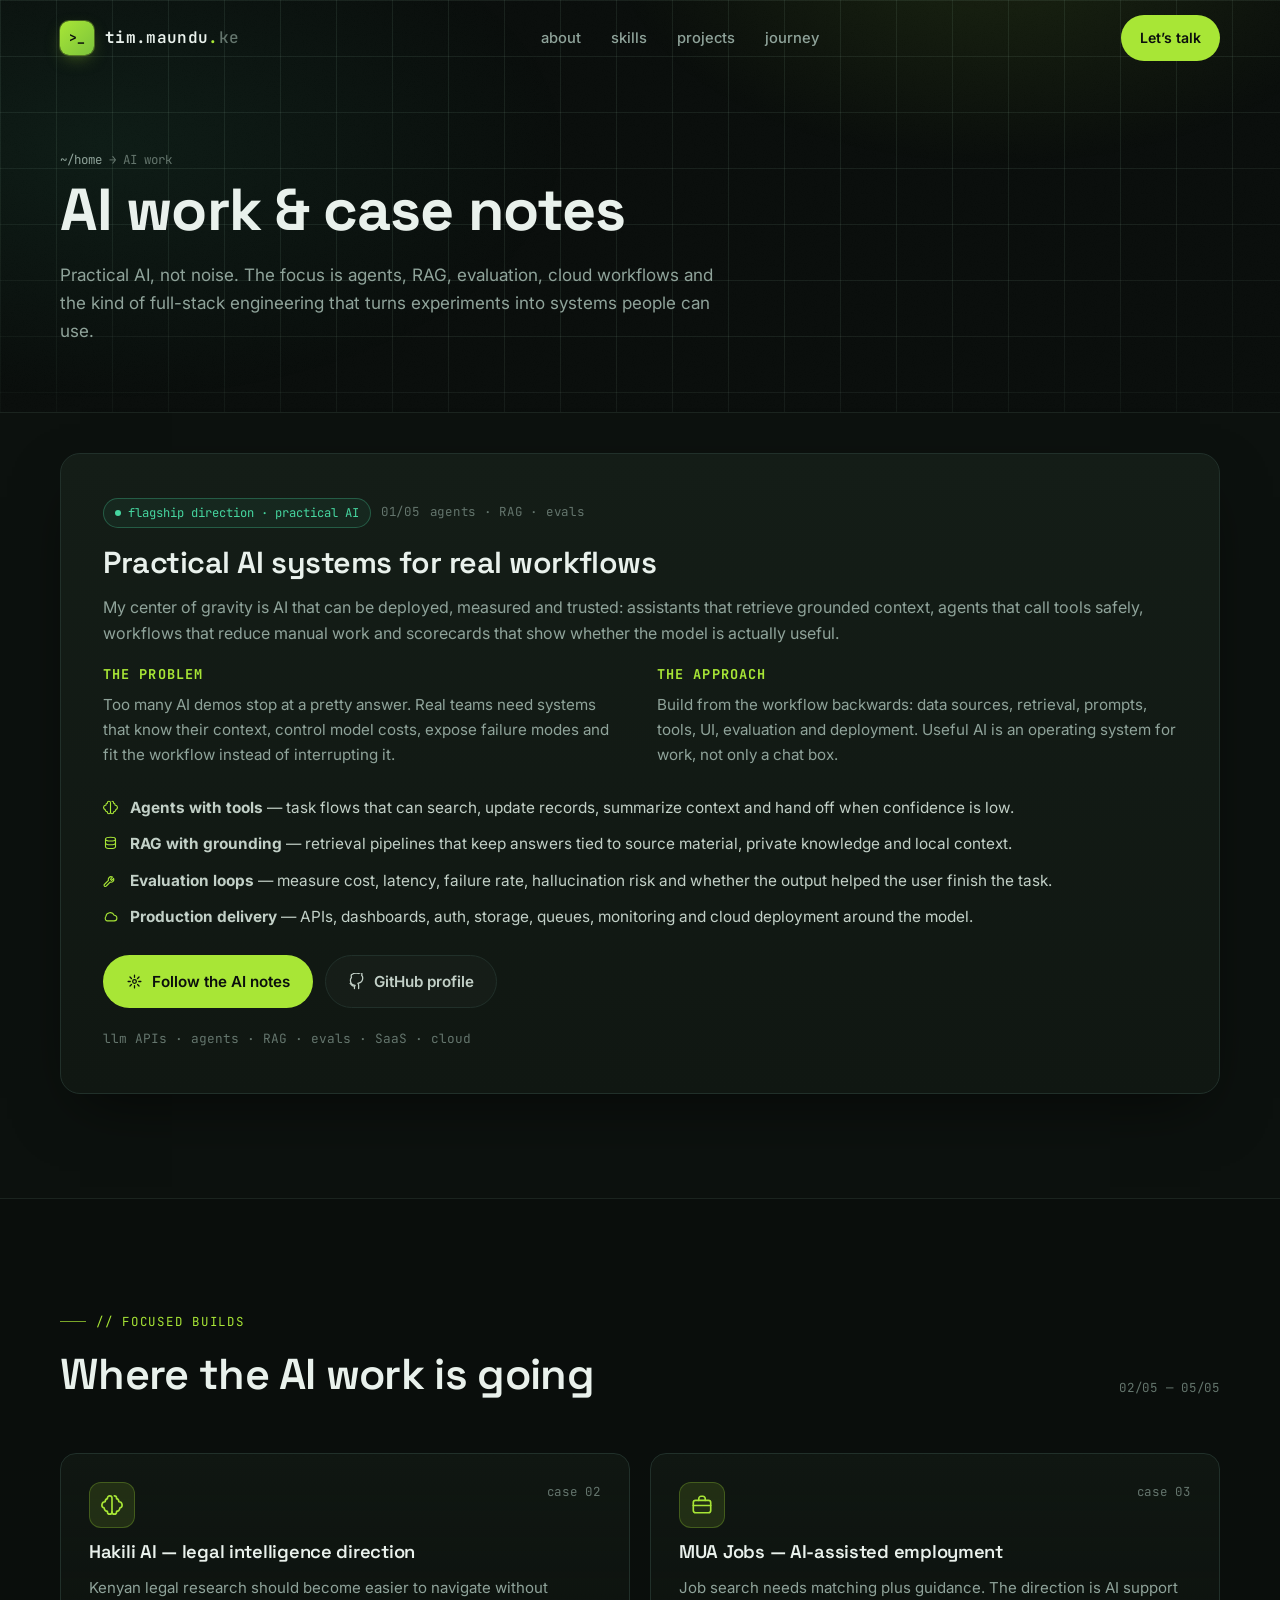
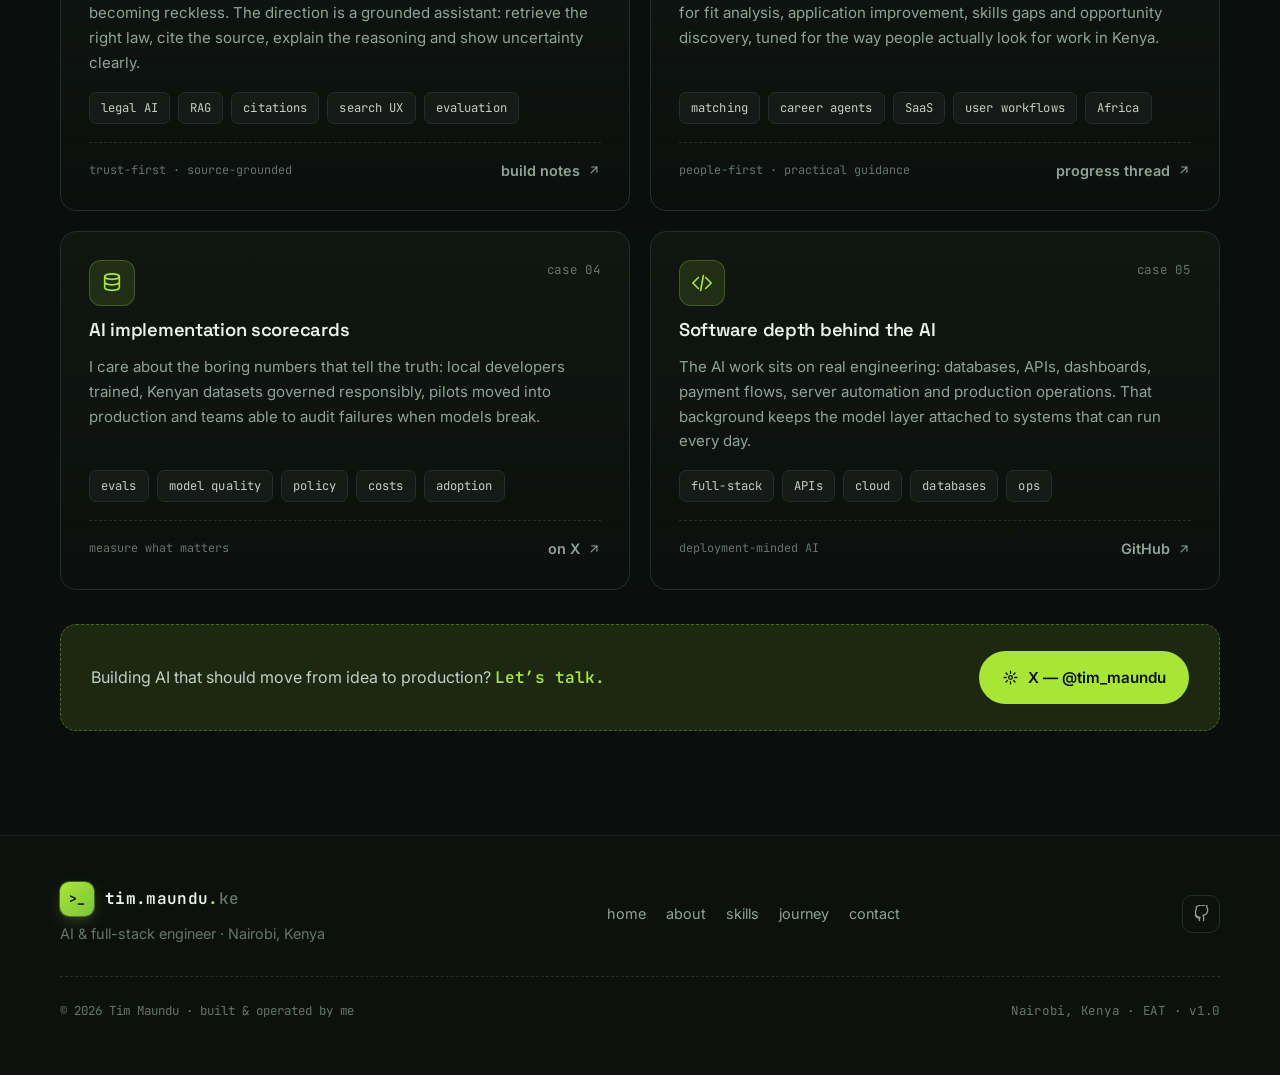
==== commit 1e228f44: "refactor: reposition portfolio around AI" ====
--- a/projects.html
+++ b/projects.html
@@ -3,15 +3,15 @@
 <head>
   <meta charset="UTF-8">
   <meta name="viewport" content="width=device-width, initial-scale=1.0">
-  <title>Projects — Tim Maundu</title>
-  <meta name="description" content="Projects and case notes by Tim Maundu: MUATIM ISP billing platform with M-Pesa payments, provisioning tooling, MUA Systems product family and more.">
+  <title>AI Work — Tim Maundu</title>
+  <meta name="description" content="AI projects and case notes by Tim Maundu: agents, RAG systems, model evaluation, cloud SaaS products and practical AI for African workflows.">
   <meta name="author" content="Tim Maundu">
   <meta name="theme-color" content="#0a0e0c">
 
   <meta property="og:type" content="website">
   <meta property="og:site_name" content="Tim Maundu">
-  <meta property="og:title" content="Projects — Tim Maundu">
-  <meta property="og:description" content="MUATIM ISP billing & M-Pesa platform, provisioning tooling and the MUA Systems product family.">
+  <meta property="og:title" content="AI Work — Tim Maundu">
+  <meta property="og:description" content="Agents, RAG systems, model evaluation, cloud SaaS products and practical AI for African workflows.">
   <meta property="og:url" content="https://timmaundu.github.io/projects.html">
   <meta property="og:image" content="https://timmaundu.github.io/assets/og-image.png">
   <meta name="twitter:card" content="summary_large_image">
@@ -70,67 +70,68 @@
   <!-- ============ PAGE HERO ============ -->
   <section class="page-hero">
     <div class="container reveal">
-      <p class="breadcrumb"><a href="index.html">~/home</a> → projects</p>
-      <h1>Projects &amp; case notes</h1>
+      <p class="breadcrumb"><a href="index.html">~/home</a> → AI work</p>
+      <h1>AI work &amp; case notes</h1>
       <p class="lead">
-        The useful things I&rsquo;ve shipped. Flagship first — then the platforms,
-        tooling and systems around it. More appear here as they go live.
+        Practical AI, not noise. The focus is agents, RAG, evaluation, cloud
+        workflows and the kind of full-stack engineering that turns experiments
+        into systems people can use.
       </p>
     </div>
   </section>
 
   <!-- ============ FLAGSHIP CASE ============ -->
-  <section class="section section-alt" id="muatim" style="padding-top:40px">
+  <section class="section section-alt" id="ai-systems" style="padding-top:40px">
     <div class="container">
       <div class="featured reveal">
         <div class="feat-inner" style="grid-template-columns:1fr">
           <div class="feat-copy" style="grid-column:1">
             <div class="feat-label">
-              <span class="live-dot"><i></i> flagship · live product</span>
-              <span class="mono-tag">muatim.co.ke</span>
-              <span class="mono-tag">01/04</span>
-            </div>
-            <h3>MUATIM — ISP billing &amp; payments platform</h3>
+              <span class="live-dot"><i></i> flagship direction · practical AI</span>
+              <span class="mono-tag">01/05</span>
+              <span class="mono-tag">agents · RAG · evals</span>
+            </div>
+            <h3>Practical AI systems for real workflows</h3>
             <p>
-              Internet providers run on three things: customers, bandwidth and money.
-              MUATIM is the system I designed and built to run all three — a complete
-              billing platform for ISPs where <strong>M-Pesa is a first-class citizen</strong>,
-              not an afterthought bolted onto a voucher system.
+              My center of gravity is AI that can be deployed, measured and trusted:
+              assistants that retrieve grounded context, agents that call tools safely,
+              workflows that reduce manual work and scorecards that show whether the
+              model is actually useful.
             </p>
             <div class="about-grid" style="grid-template-columns:1fr 1fr; gap:34px; margin:6px 0 8px">
               <div>
                 <h4 style="margin-bottom:10px;color:var(--accent);font-family:var(--font-mono);font-size:.85rem;letter-spacing:.08em">THE PROBLEM</h4>
                 <p style="font-size:.95rem">
-                  ISP operators were juggling spreadsheets, WhatsApp payment screenshots
-                  and manual router configs. Reconciliation was manual, renewals were
-                  missed, and growth meant more chaos.
+                  Too many AI demos stop at a pretty answer. Real teams need systems
+                  that know their context, control model costs, expose failure modes
+                  and fit the workflow instead of interrupting it.
                 </p>
               </div>
               <div>
                 <h4 style="margin-bottom:10px;color:var(--accent);font-family:var(--font-mono);font-size:.85rem;letter-spacing:.08em">THE APPROACH</h4>
                 <p style="font-size:.95rem">
-                  One dependable platform: customers and packages in a clean billing
-                  engine, M-Pesa STK Push payments verified by callback, everything
-                  reconciled automatically, and network operations wired in.
+                  Build from the workflow backwards: data sources, retrieval, prompts,
+                  tools, UI, evaluation and deployment. Useful AI is an operating
+                  system for work, not only a chat box.
                 </p>
               </div>
             </div>
             <ul class="feat-list">
-              <li><svg><use href="assets/icons.svg#i-coins"/></svg> <span><b>Payments that reconcile themselves</b> — Daraja API integration: STK Push initiated in-app, callback verified, balance updated, receipt logged. Failure paths handled and retried.</span></li>
-              <li><svg><use href="assets/icons.svg#i-brief"/></svg> <span><b>Billing engine</b> — packages, billing cycles, auto-renewal via customer balance, expiry handling and payment history.</span></li>
-              <li><svg><use href="assets/icons.svg#i-router"/></svg> <span><b>Network operations</b> — MikroTik router management, hotspot &amp; PPPoE flows, voucher generation and bandwidth management.</span></li>
-              <li><svg><use href="assets/icons.svg#i-wrench"/></svg> <span><b>Operational surface</b> — admin dashboards, customer-facing self-service screens, SMS/notification hooks and scheduled cron automation.</span></li>
+              <li><svg><use href="assets/icons.svg#i-brain"/></svg> <span><b>Agents with tools</b> — task flows that can search, update records, summarize context and hand off when confidence is low.</span></li>
+              <li><svg><use href="assets/icons.svg#i-db"/></svg> <span><b>RAG with grounding</b> — retrieval pipelines that keep answers tied to source material, private knowledge and local context.</span></li>
+              <li><svg><use href="assets/icons.svg#i-wrench"/></svg> <span><b>Evaluation loops</b> — measure cost, latency, failure rate, hallucination risk and whether the output helped the user finish the task.</span></li>
+              <li><svg><use href="assets/icons.svg#i-cloud"/></svg> <span><b>Production delivery</b> — APIs, dashboards, auth, storage, queues, monitoring and cloud deployment around the model.</span></li>
             </ul>
             <div class="feat-actions">
-              <a class="btn btn-primary" href="https://muatim.co.ke" target="_blank" rel="noopener">
-                <svg><use href="assets/icons.svg#i-ext"/></svg> muatim.co.ke
+              <a class="btn btn-primary" href="https://x.com/tim_maundu" target="_blank" rel="noopener">
+                <svg><use href="assets/icons.svg#i-spark"/></svg> Follow the AI notes
               </a>
               <a class="btn btn-ghost" href="https://github.com/timmaundu" target="_blank" rel="noopener">
                 <svg><use href="assets/icons.svg#i-github"/></svg> GitHub profile
               </a>
             </div>
             <div class="feat-links">
-              <span>php · mysql · mpesa daraja · mikrotik · docker</span>
+              <span>llm APIs · agents · RAG · evals · SaaS · cloud</span>
             </div>
           </div>
         </div>
@@ -143,101 +144,98 @@
     <div class="container">
       <div class="section-head reveal">
         <div>
-          <span class="eyebrow">// more work</span>
-          <h2>Around the flagship</h2>
-        </div>
-        <span class="mono-tag">02/04 — 04/04</span>
+          <span class="eyebrow">// focused builds</span>
+          <h2>Where the AI work is going</h2>
+        </div>
+        <span class="mono-tag">02/05 — 05/05</span>
       </div>
 
       <div class="cards-grid">
+        <div class="card reveal" id="hakili">
+          <div class="card-top">
+            <span class="card-ico"><svg><use href="assets/icons.svg#i-brain"/></svg></span>
+            <span class="mono-tag">case 02</span>
+          </div>
+          <h3>Hakili AI — legal intelligence direction</h3>
+          <p class="desc">
+            Kenyan legal research should become easier to navigate without becoming
+            reckless. The direction is a grounded assistant: retrieve the right law,
+            cite the source, explain the reasoning and show uncertainty clearly.
+          </p>
+          <div class="tag-row" style="margin:2px 0 4px">
+            <span class="tag">legal AI</span><span class="tag">RAG</span><span class="tag">citations</span><span class="tag">search UX</span><span class="tag">evaluation</span>
+          </div>
+          <div class="card-footer">
+            <span class="stat">trust-first · source-grounded</span>
+            <a class="card-link" href="https://x.com/tim_maundu" target="_blank" rel="noopener">build notes <svg><use href="assets/icons.svg#i-arrow"/></svg></a>
+          </div>
+        </div>
+
+        <div class="card reveal" id="mua-jobs">
+          <div class="card-top">
+            <span class="card-ico"><svg><use href="assets/icons.svg#i-brief"/></svg></span>
+            <span class="mono-tag">case 03</span>
+          </div>
+          <h3>MUA Jobs — AI-assisted employment</h3>
+          <p class="desc">
+            Job search needs matching plus guidance. The direction is AI support for
+            fit analysis, application improvement, skills gaps and opportunity discovery,
+            tuned for the way people actually look for work in Kenya.
+          </p>
+          <div class="tag-row" style="margin:2px 0 4px">
+            <span class="tag">matching</span><span class="tag">career agents</span><span class="tag">SaaS</span><span class="tag">user workflows</span><span class="tag">Africa</span>
+          </div>
+          <div class="card-footer">
+            <span class="stat">people-first · practical guidance</span>
+            <a class="card-link" href="https://x.com/tim_maundu" target="_blank" rel="noopener">progress thread <svg><use href="assets/icons.svg#i-arrow"/></svg></a>
+          </div>
+        </div>
+
         <div class="card reveal">
           <div class="card-top">
-            <span class="card-ico"><svg><use href="assets/icons.svg#i-wrench"/></svg></span>
-            <span class="mono-tag">case 02</span>
-          </div>
-          <h3>Provisioning &amp; deployment tooling</h3>
-          <p class="desc">
-            <strong>Problem:</strong> a fresh MUATIM install meant hours of manual server
-            work. <strong>Solution:</strong> a repeatable provisioning pipeline — Docker,
-            MySQL and Nginx wired together, firewall rules applied, configs validated —
-            so a new deployment is boring and predictable.
-          </p>
-          <div class="tag-row" style="margin:2px 0 4px">
-            <span class="tag">docker</span><span class="tag">nginx</span><span class="tag">mysql</span><span class="tag">bash</span><span class="tag">firewall</span>
-          </div>
-          <div class="card-footer">
-            <span class="stat">infra · repeatable · boring-by-design</span>
-            <a class="card-link" href="https://muatim.co.ke" target="_blank" rel="noopener">in production <svg><use href="assets/icons.svg#i-arrow"/></svg></a>
-          </div>
-        </div>
-
-        <div class="card reveal">
-          <div class="card-top">
             <span class="card-ico"><svg><use href="assets/icons.svg#i-db"/></svg></span>
-            <span class="mono-tag">case 03</span>
-          </div>
-          <h3>Payments ops: callbacks, retries &amp; audit</h3>
-          <p class="desc">
-            The quiet backbone of any billing product. Callback ingestion, idempotent
-            transaction matching, <strong>automatic reconciliation of M-Pesa statements</strong>,
-            retry queues for failed operations and full audit trails — money handling
-            where “it&rsquo;s fine, trust me” is never an acceptable answer.
-          </p>
-          <div class="tag-row" style="margin:2px 0 4px">
-            <span class="tag">daraja</span><span class="tag">webhooks</span><span class="tag">idempotency</span><span class="tag">cron</span><span class="tag">mysql</span>
-          </div>
-          <div class="card-footer">
-            <span class="stat">fintech ops · trust-critical</span>
-            <a class="card-link" href="https://muatim.co.ke" target="_blank" rel="noopener">running on MUATIM <svg><use href="assets/icons.svg#i-arrow"/></svg></a>
-          </div>
-        </div>
-
-        <div class="card reveal">
-          <div class="card-top">
-            <span class="card-ico"><svg><use href="assets/icons.svg#i-brain"/></svg></span>
             <span class="mono-tag">case 04</span>
           </div>
-          <h3>MUA Systems product family</h3>
-          <p class="desc">
-            A shared engineering foundation — identity, payments, automation,
-            notifications, data and APIs — with focused products on top:
-            <strong>Hakili AI</strong> (legal intelligence) and <strong>MUA Jobs</strong>
-            (AI-assisted employment), built for African operating realities.
-          </p>
-          <div class="tag-row" style="margin:2px 0 4px">
-            <span class="tag">saas</span><span class="tag">ai</span><span class="tag">api-first</span><span class="tag">ke-made</span>
-          </div>
-          <div class="card-footer">
-            <span class="stat">product line · in development</span>
-            <a class="card-link" href="https://muatim.co.ke" target="_blank" rel="noopener">muatim.co.ke <svg><use href="assets/icons.svg#i-arrow"/></svg></a>
-          </div>
-        </div>
-
-        <div class="card reveal">
+          <h3>AI implementation scorecards</h3>
+          <p class="desc">
+            I care about the boring numbers that tell the truth: local developers
+            trained, Kenyan datasets governed responsibly, pilots moved into production
+            and teams able to audit failures when models break.
+          </p>
+          <div class="tag-row" style="margin:2px 0 4px">
+            <span class="tag">evals</span><span class="tag">model quality</span><span class="tag">policy</span><span class="tag">costs</span><span class="tag">adoption</span>
+          </div>
+          <div class="card-footer">
+            <span class="stat">measure what matters</span>
+            <a class="card-link" href="https://x.com/tim_maundu" target="_blank" rel="noopener">on X <svg><use href="assets/icons.svg#i-arrow"/></svg></a>
+          </div>
+        </div>
+
+        <div class="card reveal" id="software-depth">
           <div class="card-top">
             <span class="card-ico"><svg><use href="assets/icons.svg#i-code"/></svg></span>
-            <span class="mono-tag">open source</span>
-          </div>
-          <h3>Open-source contributions &amp; maintenance</h3>
-          <p class="desc">
-            Customising, hardening and extending open-source stacks used by real ISPs —
-            security fixes, M-Pesa payment gateway integration, billing features and
-            operational improvements. <strong>Source snapshots live in private engineering repos.</strong>
-          </p>
-          <div class="tag-row" style="margin:2px 0 4px">
-            <span class="tag">php</span><span class="tag">security</span><span class="tag">gateways</span><span class="tag">maintenance</span>
-          </div>
-          <div class="card-footer">
-            <span class="stat">giving back · using it daily</span>
-            <a class="card-link" href="https://github.com/timmaundu" target="_blank" rel="noopener">on GitHub <svg><use href="assets/icons.svg#i-arrow"/></svg></a>
+            <span class="mono-tag">case 05</span>
+          </div>
+          <h3>Software depth behind the AI</h3>
+          <p class="desc">
+            The AI work sits on real engineering: databases, APIs, dashboards, payment
+            flows, server automation and production operations. That background keeps
+            the model layer attached to systems that can run every day.
+          </p>
+          <div class="tag-row" style="margin:2px 0 4px">
+            <span class="tag">full-stack</span><span class="tag">APIs</span><span class="tag">cloud</span><span class="tag">databases</span><span class="tag">ops</span>
+          </div>
+          <div class="card-footer">
+            <span class="stat">deployment-minded AI</span>
+            <a class="card-link" href="https://github.com/timmaundu" target="_blank" rel="noopener">GitHub <svg><use href="assets/icons.svg#i-arrow"/></svg></a>
           </div>
         </div>
       </div>
 
       <div class="cta-band reveal">
-        <p>Something here worth building together? <b>Let&rsquo;s talk.</b></p>
-        <a class="btn btn-primary" href="https://github.com/timmaundu" target="_blank" rel="noopener">
-          <svg><use href="assets/icons.svg#i-github"/></svg> GitHub — timmaundu
+        <p>Building AI that should move from idea to production? <b>Let&rsquo;s talk.</b></p>
+        <a class="btn btn-primary" href="https://x.com/tim_maundu" target="_blank" rel="noopener">
+          <svg><use href="assets/icons.svg#i-spark"/></svg> X — @tim_maundu
         </a>
       </div>
     </div>
@@ -252,7 +250,7 @@
             <span class="logo-mark">&gt;_</span>
             <span>tim<b>.maundu</b><span class="dot">.</span><span class="k254">ke</span></span>
           </a>
-          <p>Full-stack software engineer · Nairobi, Kenya</p>
+          <p>AI &amp; full-stack engineer · Nairobi, Kenya</p>
         </div>
         <nav class="foot-nav" aria-label="Footer">
           <a href="index.html">home</a>
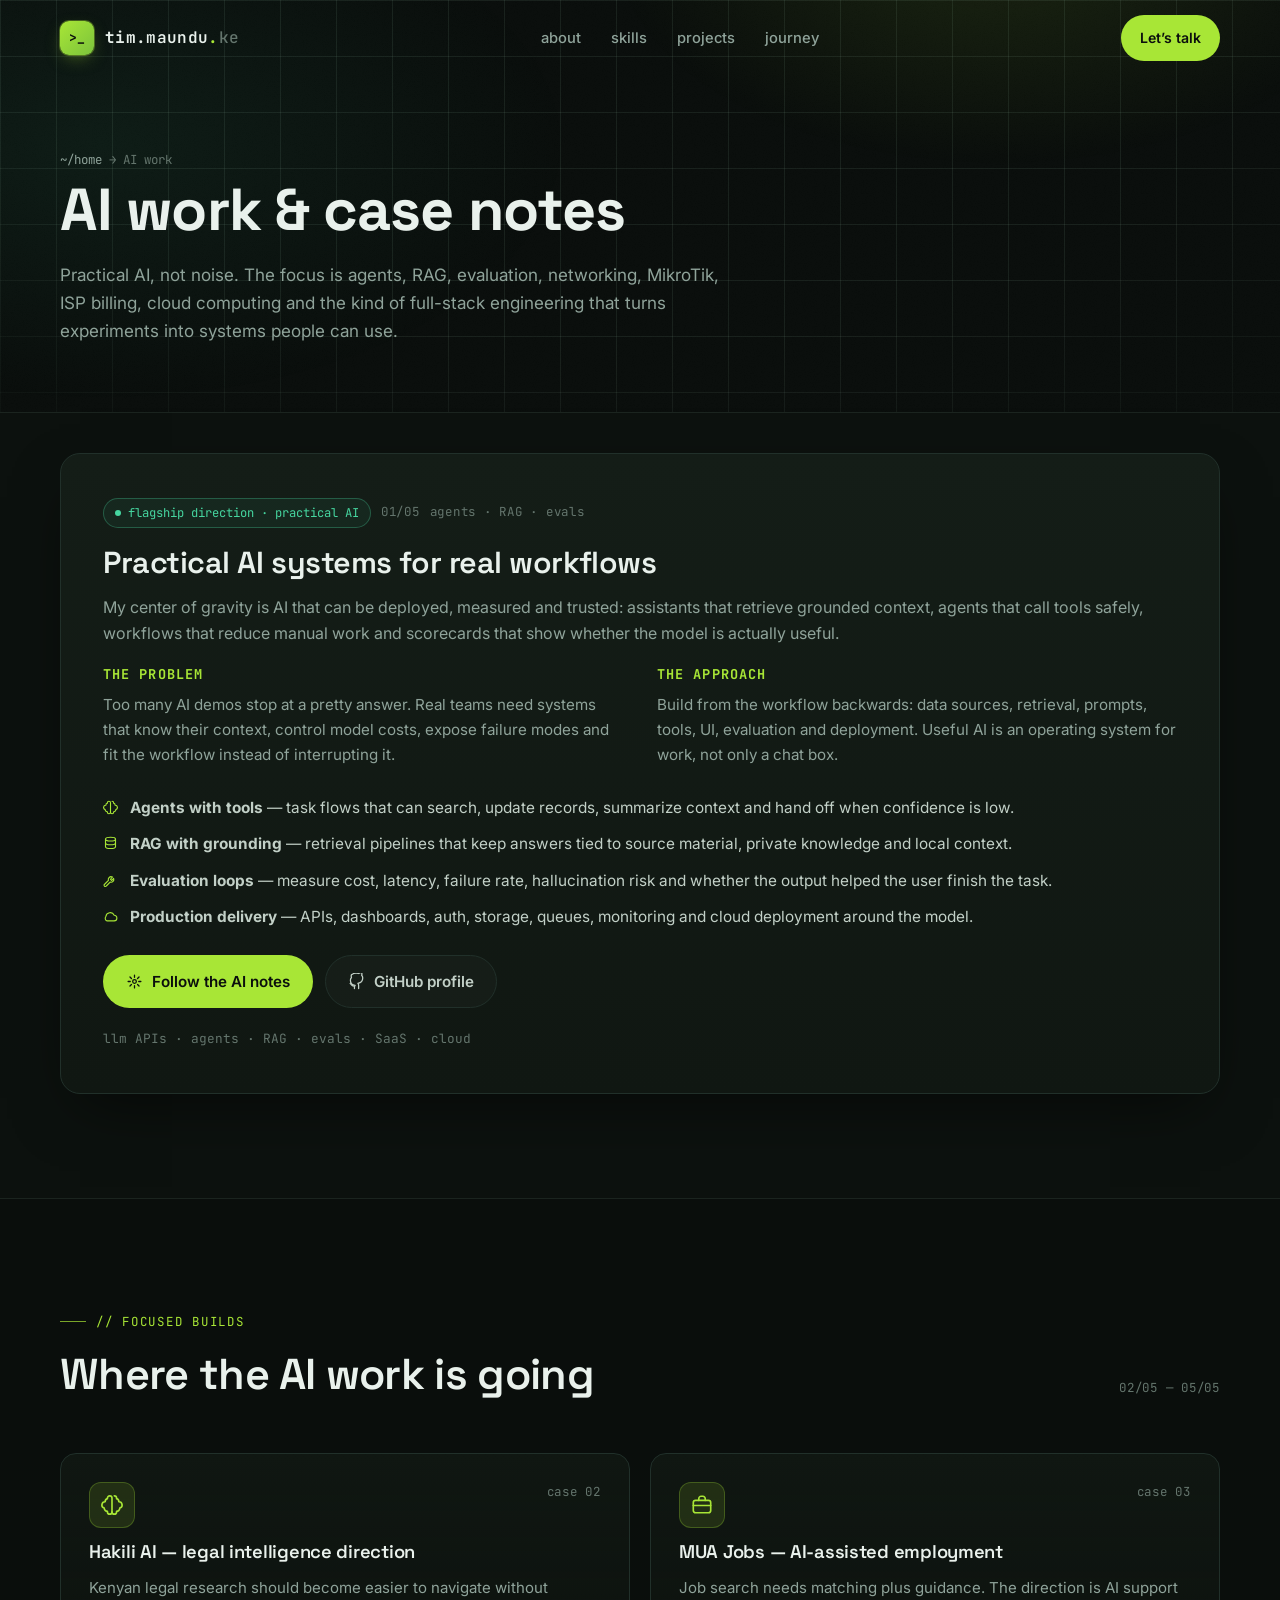
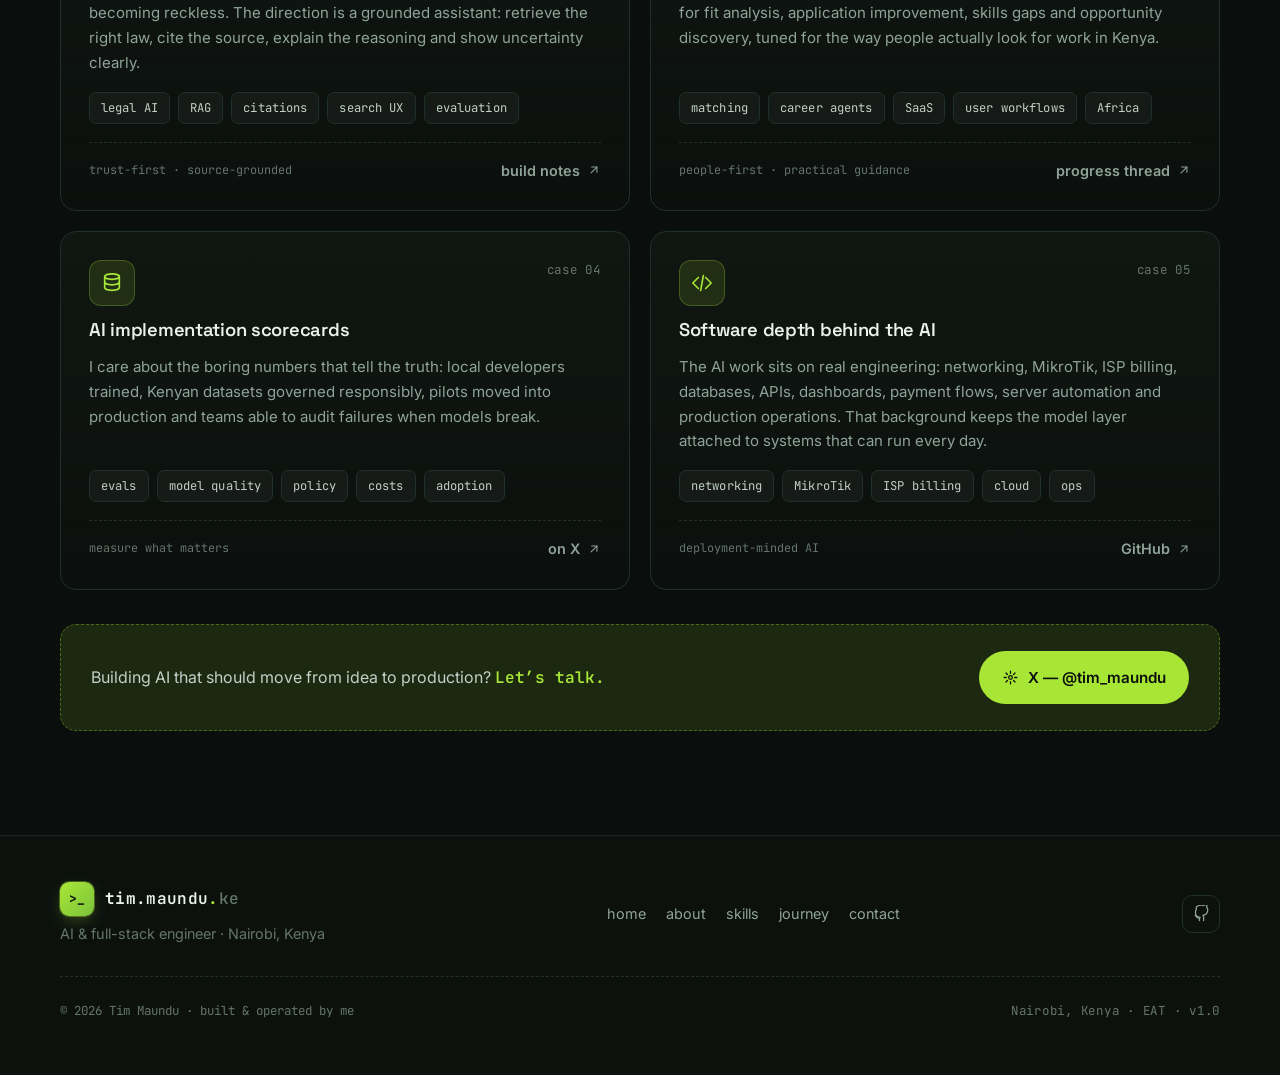
==== commit 28ab107b: "docs: add networking and cloud skills" ====
--- a/projects.html
+++ b/projects.html
@@ -4,14 +4,14 @@
   <meta charset="UTF-8">
   <meta name="viewport" content="width=device-width, initial-scale=1.0">
   <title>AI Work — Tim Maundu</title>
-  <meta name="description" content="AI projects and case notes by Tim Maundu: agents, RAG systems, model evaluation, cloud SaaS products and practical AI for African workflows.">
+  <meta name="description" content="AI projects and case notes by Tim Maundu: agents, RAG systems, networking, MikroTik, ISP billing, cloud computing and practical AI for African workflows.">
   <meta name="author" content="Tim Maundu">
   <meta name="theme-color" content="#0a0e0c">
 
   <meta property="og:type" content="website">
   <meta property="og:site_name" content="Tim Maundu">
   <meta property="og:title" content="AI Work — Tim Maundu">
-  <meta property="og:description" content="Agents, RAG systems, model evaluation, cloud SaaS products and practical AI for African workflows.">
+  <meta property="og:description" content="Agents, RAG systems, networking, MikroTik, ISP billing, cloud computing and practical AI for African workflows.">
   <meta property="og:url" content="https://timmaundu.github.io/projects.html">
   <meta property="og:image" content="https://timmaundu.github.io/assets/og-image.png">
   <meta name="twitter:card" content="summary_large_image">
@@ -73,9 +73,9 @@
       <p class="breadcrumb"><a href="index.html">~/home</a> → AI work</p>
       <h1>AI work &amp; case notes</h1>
       <p class="lead">
-        Practical AI, not noise. The focus is agents, RAG, evaluation, cloud
-        workflows and the kind of full-stack engineering that turns experiments
-        into systems people can use.
+        Practical AI, not noise. The focus is agents, RAG, evaluation, networking,
+        MikroTik, ISP billing, cloud computing and the kind of full-stack engineering
+        that turns experiments into systems people can use.
       </p>
     </div>
   </section>
@@ -218,12 +218,12 @@
           </div>
           <h3>Software depth behind the AI</h3>
           <p class="desc">
-            The AI work sits on real engineering: databases, APIs, dashboards, payment
-            flows, server automation and production operations. That background keeps
+            The AI work sits on real engineering: networking, MikroTik, ISP billing,
+            databases, APIs, dashboards, payment flows, server automation and production operations. That background keeps
             the model layer attached to systems that can run every day.
           </p>
           <div class="tag-row" style="margin:2px 0 4px">
-            <span class="tag">full-stack</span><span class="tag">APIs</span><span class="tag">cloud</span><span class="tag">databases</span><span class="tag">ops</span>
+            <span class="tag">networking</span><span class="tag">MikroTik</span><span class="tag">ISP billing</span><span class="tag">cloud</span><span class="tag">ops</span>
           </div>
           <div class="card-footer">
             <span class="stat">deployment-minded AI</span>
